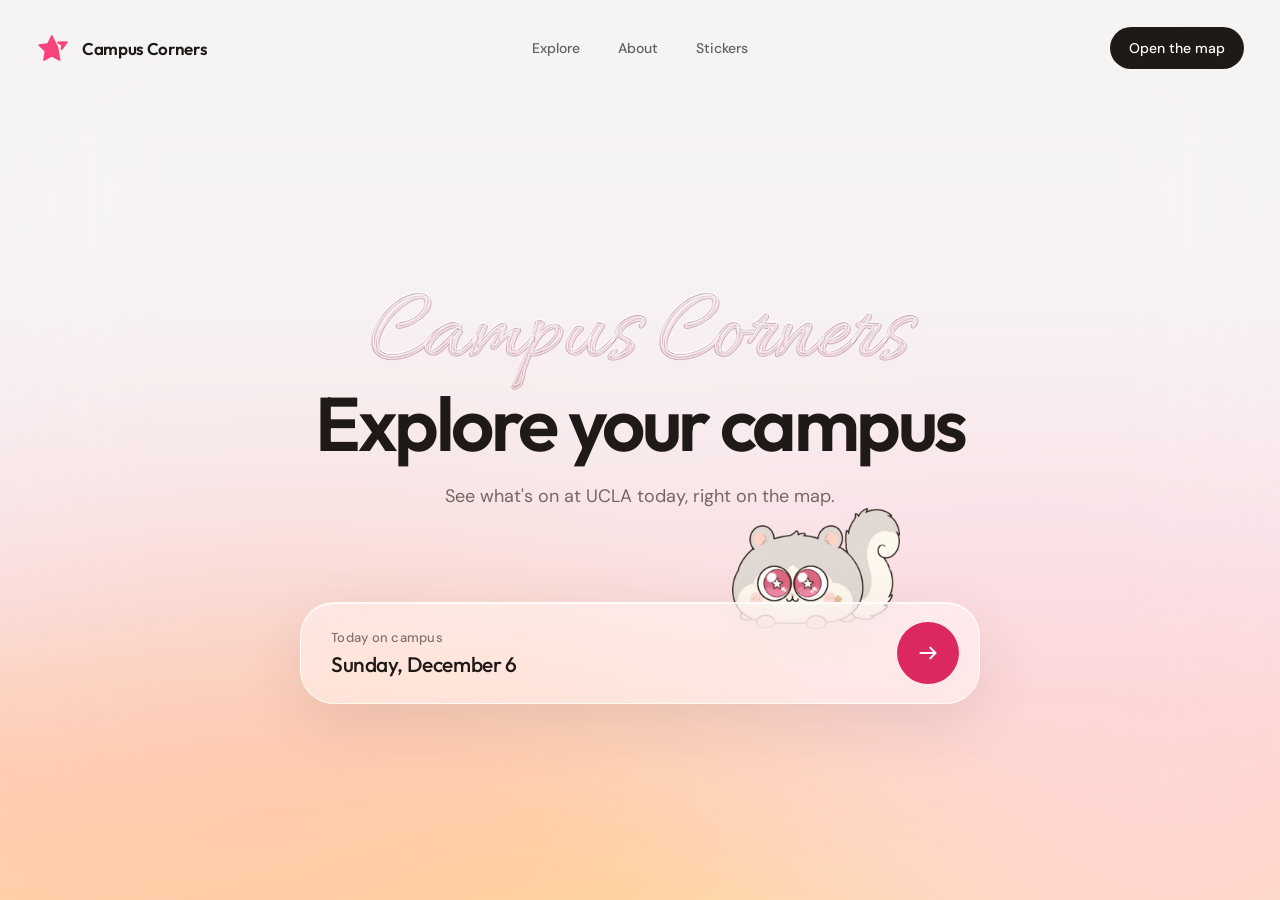
==== index.html @ a8b3a5eb "Add Campus Corners website with the app on the Explore page Home, About and Stickers follow the Figm" ====
<!doctype html>
<html lang="en">
<head>
<meta charset="utf-8">
<meta name="viewport" content="width=device-width, initial-scale=1">
<title>Campus Corners</title>
<meta name="description" content="See what's on at UCLA today, right on the map.">
<meta property="og:title" content="Campus Corners">
<meta property="og:description" content="See what's on at UCLA today, right on the map.">
<link rel="icon" href="img/logo.svg" type="image/svg+xml">
<link rel="apple-touch-icon" href="img/apple-touch-icon.png">
<link rel="preconnect" href="https://fonts.googleapis.com">
<link rel="stylesheet" href="https://fonts.googleapis.com/css2?family=Allura&family=DM+Sans:wght@400;500&family=Outfit:wght@500;600&display=swap">
<link rel="stylesheet" href="css/site.css">
</head>
<body>
<main class="home-page" id="home">
<div class="sky" aria-hidden="true">
  <div class="sky-light sky-light--pink"></div>
  <div class="sky-light sky-light--peach"></div>
  <div class="sky-light sky-light--sun"></div>
</div>
<header class="site-header site-header--home">
  <a class="header-brand" href="./" aria-label="Campus Corners home">
    <img src="img/logo.svg" alt="">
    <span>Campus Corners</span>
  </a>
  <nav class="site-nav" aria-label="Main navigation">
    <a href="app.html">Explore</a>
    <a href="about.html">About</a>
    <a href="stickers.html">Stickers</a>
  </nav>
  <a class="header-action" href="app.html">Open the map</a>
</header>

  <section class="home-hero" aria-labelledby="home-title">
    <div class="hero-wordmark">
      <div class="glass-wordmark">
        <svg viewBox="0 0 800 170" role="img" aria-label="Campus Corners">
          <defs>
            <linearGradient id="wordmarkGlass" x1="0" y1="0" x2="0" y2="1">
              <stop offset="0" stop-color="#FFFFFF" stop-opacity=".74"/>
              <stop offset=".3" stop-color="#FFEAF0" stop-opacity=".34"/>
              <stop offset=".72" stop-color="#FFC9D6" stop-opacity=".22"/>
              <stop offset="1" stop-color="#B96779" stop-opacity=".42"/>
            </linearGradient>
          </defs>
          <text class="wordmark-rim" x="400" y="120" text-anchor="middle">Campus Corners</text>
          <text class="wordmark-fill" x="400" y="120" text-anchor="middle">Campus Corners</text>
          <text class="wordmark-highlight" x="400" y="117" text-anchor="middle">Campus Corners</text>
        </svg>
      </div>
    </div>
    <div class="hero-copy">
      <h1 id="home-title">Explore your campus</h1>
      <p>See what's on at UCLA today, right on the map.</p>
    </div>
    <div class="action-wrap">
      <img class="action-sparko" src="img/sparko.webp" width="900" height="648" alt="Sparko, a round gray squirrel with pink star eyes, peeking over the map button">
      <a class="glass-action" href="app.html">
        <span class="action-label">
          <span>Today on campus</span>
          <strong id="today-label">Open the map</strong>
        </span>
        <span class="action-arrow"><svg viewBox="0 0 24 24" aria-hidden="true"><path d="M5 12H19M14 7L19 12L14 17"/></svg></span>
      </a>
    </div>
  </section>
</main>
<script src="js/site.js"></script>
</body>
</html>
---- css/site.css ----
/* Campus Corners website: home, About and Stickers.
   Look and values come from the Figma Make file "Four-Page Campus Website".
   (The app page has its own styles: app/app.css + css/app-shell.css.) */
:root {
  --pink: #f9437d;
  --deep-pink: #dc2861;
  --light-pink: #ffc9d6;
  --orange: #ff9e6b;
  --peach: #ffd2b8;
  --yellow: #ffd76a;
  --light-yellow: #fff1c9;
  --pale: #f4f2f0;
  --surface: #e3dfdb;
  --secondary: #8b8580;
  --ink: #1f1a17;
  --white: #ffffff;
  font-family: "DM Sans", sans-serif;
  color: var(--ink);
  background: var(--pale);
  font-synthesis: none;
  color-scheme: light;
}

* { box-sizing: border-box; }

html, body { min-width: 320px; min-height: 100%; margin: 0; }
body { font-size: 16px; font-weight: 400; background: var(--pale); color: var(--ink); }
button, a { font: inherit; }
a { color: inherit; }
img { max-width: 100%; }
button:focus-visible, a:focus-visible { outline: 2px solid var(--deep-pink); outline-offset: 4px; }

/* ---------- sunset sky ---------- */
.sky {
  position: fixed; z-index: 0; inset: 0; overflow: hidden; pointer-events: none;
  background: linear-gradient(180deg, #f4f2f0 0%, #f6f1f1 32%, #f8dfe4 66%, #ffd4bd 86%, #ffe5a6 115%);
}
.sky::after { content: ""; position: absolute; inset: 0; background: rgba(255, 255, 255, 0.15); backdrop-filter: blur(60px); }
.sky-light { position: absolute; border-radius: 50%; filter: blur(110px); opacity: 0.58; }
.sky-light--pink { right: -12vw; bottom: -20vh; width: 64vw; height: 58vh; background: var(--light-pink); }
.sky-light--peach { bottom: -24vh; left: -12vw; width: 70vw; height: 58vh; background: var(--orange); opacity: 0.38; }
.sky-light--sun { bottom: -38vh; left: 32vw; width: 46vw; height: 48vh; background: var(--yellow); opacity: 0.45; }

.site-page { position: relative; min-height: 100vh; overflow: hidden; }

/* ---------- header ---------- */
.site-header {
  position: relative; z-index: 10; width: min(1380px, calc(100% - 72px)); height: 96px; margin: 0 auto;
  display: grid; grid-template-columns: 1fr auto 1fr; align-items: center;
}
.header-brand {
  display: inline-flex; align-items: center; justify-self: start; gap: 12px;
  font-family: "Outfit", sans-serif; font-size: 17px; font-weight: 600; letter-spacing: -0.02em; text-decoration: none;
}
.header-brand img { width: 34px; height: 34px; object-fit: contain; }
.site-nav { display: flex; align-items: center; gap: 38px; }
.site-nav a { position: relative; color: rgba(31, 26, 23, 0.68); font-size: 14px; font-weight: 500; text-decoration: none; transition: color 180ms ease; }
.site-nav a:hover, .site-nav a.is-active { color: var(--ink); }
.site-nav a.is-active::after { content: ""; position: absolute; right: 0; bottom: -8px; left: 0; height: 1px; background: var(--ink); }
.header-action {
  justify-self: end; padding: 12px 19px; border-radius: 999px; color: var(--white); background: var(--ink);
  font-size: 14px; font-weight: 500; text-decoration: none; transition: transform 180ms ease, background 180ms ease;
}
.header-action:hover { background: var(--deep-pink); transform: translateY(-1px); }

.content-shell { position: relative; z-index: 1; width: min(1160px, calc(100% - 72px)); margin: 0 auto; }

/* ---------- home ---------- */
.home-page { position: relative; height: 100dvh; min-height: 600px; overflow: hidden; }
.home-page.is-opening .sky { animation: daybreak 3s cubic-bezier(0.3, 0, 0.25, 1) both; }
@keyframes daybreak {
  0% { filter: brightness(0.55) saturate(0.45) hue-rotate(15deg); }
  45% { filter: brightness(0.76) saturate(0.66) hue-rotate(8deg); }
  100% { filter: brightness(1) saturate(1) hue-rotate(0); }
}
.home-hero {
  position: relative; z-index: 2; width: min(790px, calc(100% - 40px)); height: calc(100dvh - 96px); min-height: 504px;
  margin: 0 auto; padding-bottom: 4vh; display: flex; flex-direction: column; align-items: center; justify-content: center; text-align: center;
}
.hero-wordmark { width: min(650px, 88vw); margin-bottom: -8px; transform-origin: 50% 70%; }
.glass-wordmark { width: 100%; }
.glass-wordmark svg { display: block; width: 100%; height: auto; overflow: visible; }
.glass-wordmark text { font-family: "Allura", cursive; font-size: 122px; font-weight: 400; }
.wordmark-rim { fill: transparent; stroke: rgba(145, 78, 94, 0.46); stroke-width: 4px; stroke-linejoin: round; }
.wordmark-fill { fill: url("#wordmarkGlass"); stroke: rgba(255, 255, 255, 0.68); stroke-width: 2px; paint-order: stroke fill; }
.wordmark-highlight { fill: transparent; stroke: rgba(255, 255, 255, 0.8); stroke-width: 1.2px; opacity: 0.85; }
.home-page.is-opening .glass-wordmark text {
  stroke-dasharray: 1800; stroke-dashoffset: 1800; fill-opacity: 0; animation: write-wordmark 2.05s 0.15s ease-in-out forwards;
}
.home-page.is-opening .hero-wordmark { animation: settle-wordmark 2.8s 0.1s cubic-bezier(0.22, 0.75, 0.2, 1) both; }
@keyframes write-wordmark {
  0% { stroke-dashoffset: 1800; fill-opacity: 0; }
  72% { fill-opacity: 0.08; }
  100% { stroke-dashoffset: 0; fill-opacity: 1; }
}
@keyframes settle-wordmark {
  0%, 73% { transform: translateY(105px) scale(1.25); }
  100% { transform: translateY(0) scale(1); }
}
.hero-copy h1, .page-intro h1 {
  margin: 0; font-family: "Outfit", sans-serif; font-size: clamp(56px, 6vw, 76px); font-weight: 600; letter-spacing: -0.045em; line-height: 0.98;
}
.hero-copy p { margin: 22px 0 0; color: rgba(31, 26, 23, 0.62); font-size: 18px; line-height: 1.5; }
.home-page.is-opening .hero-copy, .home-page.is-opening .action-wrap { opacity: 0; animation: reveal-hero 0.9s 2.45s ease forwards; }
.home-page.is-opening .action-wrap { animation-delay: 2.68s; }
@keyframes reveal-hero {
  from { opacity: 0; transform: translateY(14px); }
  to { opacity: 1; transform: translateY(0); }
}
.action-wrap { position: relative; width: min(680px, 92vw); margin-top: 92px; }
.action-sparko { position: absolute; z-index: 0; top: -94px; right: 80px; width: 168px; height: auto; object-fit: contain; }
.glass-action, .glass-panel {
  border: 1px solid rgba(255, 255, 255, 0.72); background: rgba(255, 255, 255, 0.42);
  box-shadow: 0 20px 60px rgba(101, 57, 49, 0.12), inset 0 1px 0 rgba(255, 255, 255, 0.78);
  backdrop-filter: blur(24px) saturate(1.15); -webkit-backdrop-filter: blur(24px) saturate(1.15);
}
.glass-action {
  position: relative; z-index: 1; min-height: 102px; padding: 18px 20px 18px 30px; display: flex; align-items: center; justify-content: space-between;
  border-radius: 34px; text-align: left; text-decoration: none; transition: transform 220ms ease, background 220ms ease;
}
.glass-action:hover { background: rgba(255, 255, 255, 0.56); transform: translateY(-2px); }
.action-label { display: flex; flex-direction: column; gap: 5px; }
.action-label > span { color: rgba(31, 26, 23, 0.56); font-size: 13px; font-weight: 500; letter-spacing: 0.02em; }
.action-label strong { font-family: "Outfit", sans-serif; font-size: 21px; font-weight: 500; letter-spacing: -0.02em; }
.action-arrow { flex: none; width: 62px; height: 62px; display: grid; place-items: center; border-radius: 50%; color: var(--white); background: var(--deep-pink); }
.action-arrow svg, .contact-section svg { stroke: currentColor; stroke-width: 1.8; stroke-linecap: round; stroke-linejoin: round; fill: none; }
.action-arrow svg { width: 26px; transition: transform 180ms ease; }
.glass-action:hover .action-arrow svg { transform: translateX(3px); }

/* ---------- About and Stickers ---------- */
.eyebrow { margin: 0 0 24px; color: rgba(31, 26, 23, 0.55); font-size: 12px; font-weight: 500; letter-spacing: 0.12em; text-transform: uppercase; }
.page-intro { max-width: 900px; padding: 130px 0 150px; }
.page-intro h1 { max-width: 820px; font-size: clamp(62px, 8vw, 104px); }
.page-intro > p:last-child { max-width: 650px; margin: 38px 0 0; color: rgba(31, 26, 23, 0.62); font-size: 20px; line-height: 1.62; }
.about-columns { display: grid; grid-template-columns: repeat(2, 1fr); border-top: 1px solid rgba(31, 26, 23, 0.18); border-bottom: 1px solid rgba(31, 26, 23, 0.18); }
.about-columns article { position: relative; min-height: 390px; padding: 48px 54px 56px 0; }
.about-columns article + article { padding-right: 0; padding-left: 54px; border-left: 1px solid rgba(31, 26, 23, 0.18); }
.section-index { color: var(--deep-pink); font-size: 12px; font-weight: 500; letter-spacing: 0.08em; text-transform: uppercase; }
.about-columns h2, .sparko-section h2, .contact-section h2 {
  margin: 72px 0 20px; font-family: "Outfit", sans-serif; font-size: 34px; font-weight: 600; letter-spacing: -0.035em; line-height: 1.1;
}
.about-columns p, .sparko-section p { max-width: 440px; margin: 0; color: rgba(31, 26, 23, 0.62); font-size: 17px; line-height: 1.65; }
.app-icon { position: absolute; right: 0; bottom: 46px; width: 72px; height: 72px; border-radius: 22.5%; box-shadow: 0 10px 30px rgba(101, 57, 49, 0.16); }
.sparko-section { min-height: 620px; padding: 100px 4%; display: grid; grid-template-columns: 0.8fr 1.2fr; align-items: center; gap: 8%; }
.sparko-section h2 { margin-top: 0; font-size: 62px; }
.sparko-section img { width: 100%; max-width: 560px; height: auto; justify-self: end; }
.contact-section { padding: 100px 0 130px; border-top: 1px solid rgba(31, 26, 23, 0.18); }
.contact-section h2 { max-width: 720px; margin: 0 0 40px; font-size: clamp(44px, 6vw, 74px); }
.contact-section a { display: inline-flex; align-items: center; gap: 10px; color: var(--deep-pink); font-weight: 500; text-decoration: none; }
.contact-section svg { width: 20px; }
.contact-pending { color: rgba(31, 26, 23, 0.62); }

.sticker-intro { padding-bottom: 110px; }
.sticker-series { padding: 42px 0 110px; border-top: 1px solid rgba(31, 26, 23, 0.18); }
.series-heading { margin-bottom: 54px; display: flex; align-items: baseline; justify-content: space-between; gap: 16px; }
.series-heading h2 { margin: 0; font-family: "Outfit", sans-serif; font-size: 34px; font-weight: 600; letter-spacing: -0.03em; }
.series-heading span { color: var(--secondary); font-size: 13px; white-space: nowrap; }
.series-note { max-width: 650px; margin: -30px 0 48px; color: rgba(31, 26, 23, 0.62); font-size: 17px; line-height: 1.65; }
.sticker-grid { display: grid; grid-template-columns: repeat(2, 1fr); gap: 64px 22px; }
.sticker-grid--three { grid-template-columns: repeat(3, 1fr); }
.sticker-tile { margin: 0; min-width: 0; }
.sticker-tile h3, .sticker-tile figcaption {
  margin: 18px 4px 0; font-family: "Outfit", sans-serif; font-size: 23px; font-weight: 500; letter-spacing: -0.025em;
}
.sticker-tile small { display: block; margin-top: 4px; font-family: "DM Sans", sans-serif; font-size: 14px; font-weight: 400; letter-spacing: 0; color: rgba(31, 26, 23, 0.62); }
.photo { display: block; width: 100%; height: auto; border-radius: 38px; background: rgba(227, 223, 219, 0.58); }
.photo--pack { aspect-ratio: 4 / 5; object-fit: cover; }
.photo--wide { aspect-ratio: 3 / 2; object-fit: cover; }
/* mixed-shape photos, two columns that balance themselves */
.photo-wall { columns: 2; column-gap: 22px; margin-top: 22px; }
.photo-wall .photo { margin-bottom: 22px; break-inside: avoid; }

.site-footer {
  position: relative; z-index: 1; width: min(1160px, calc(100% - 72px)); margin: 0 auto; padding: 28px 0 44px;
  border-top: 1px solid rgba(31, 26, 23, 0.18); color: rgba(31, 26, 23, 0.62); font-size: 13px; line-height: 1.6;
  display: flex; justify-content: space-between; gap: 8px 32px; flex-wrap: wrap;
}

@media (max-width: 760px) {
  .site-header { width: calc(100% - 32px); height: 76px; grid-template-columns: 1fr auto; }
  .header-brand { font-size: 15px; gap: 9px; }
  .header-brand img { width: 30px; height: 30px; }
  /* on phones the three links stay; the dark button would repeat "Explore" */
  .site-nav { gap: 18px; }
  .site-nav a { font-size: 13px; padding: 14px 0; }
  .site-nav a.is-active::after { bottom: 8px; }
  .header-action { display: none; }
  .content-shell, .site-footer { width: calc(100% - 32px); }

  .home-page { min-height: 520px; }
  .home-hero { width: calc(100% - 24px); height: calc(100dvh - 76px); min-height: 444px; padding-bottom: 2vh; }
  .hero-wordmark { width: min(440px, 104vw); margin-bottom: -2px; }
  .glass-wordmark text { font-size: 118px; }
  .hero-copy h1 { font-size: clamp(45px, 13vw, 60px); }
  .hero-copy p { max-width: 310px; margin-top: 16px; font-size: 15px; }
  .action-wrap { width: calc(100% - 12px); margin-top: 68px; }
  .action-sparko { top: -73px; right: 40px; width: 130px; }
  .glass-action { min-height: 84px; padding: 13px 13px 13px 22px; border-radius: 27px; }
  .action-label strong { font-size: 17px; }
  .action-arrow { width: 56px; height: 56px; }
  @keyframes settle-wordmark {
    0%, 73% { transform: translateY(88px) scale(1.15); }
    100% { transform: translateY(0) scale(1); }
  }

  .page-intro { padding: 90px 0 100px; }
  .page-intro h1 { font-size: clamp(52px, 16vw, 72px); }
  .page-intro > p:last-child { margin-top: 28px; font-size: 17px; }
  .about-columns { grid-template-columns: 1fr; }
  .about-columns article { min-height: 330px; padding: 38px 8px 48px; }
  .about-columns article + article { padding: 38px 8px 70px; border-top: 1px solid rgba(31, 26, 23, 0.18); border-left: 0; }
  .about-columns h2 { margin-top: 54px; }
  .app-icon { right: 8px; bottom: 24px; width: 60px; height: 60px; }
  .sparko-section { min-height: 0; padding: 90px 0; grid-template-columns: 1fr; gap: 50px; }
  .sparko-section h2 { font-size: 48px; }
  .sparko-section img { width: 100%; max-width: none; justify-self: center; }
  .contact-section { padding: 80px 0 100px; }
  .contact-section h2 { font-size: 45px; }
  .sticker-intro { padding-bottom: 80px; }
  .series-heading { margin-bottom: 34px; }
  .series-heading h2 { font-size: 28px; }
  .series-note { margin-top: -14px; margin-bottom: 34px; }
  .sticker-grid, .sticker-grid--three { grid-template-columns: 1fr; gap: 42px; }
  .photo { border-radius: 28px; }
  .photo-wall { columns: 1; }
}

@media (max-height: 690px) {
  .home-page { min-height: 0; }
  .hero-wordmark { width: min(500px, 82vw); margin-bottom: -18px; }
  .hero-copy h1 { font-size: clamp(42px, 5.5vw, 62px); }
  .hero-copy p { margin-top: 12px; }
  .action-wrap { margin-top: 54px; }
  .action-sparko { top: -65px; width: 120px; }
  .glass-action { min-height: 78px; }
}

@media (prefers-reduced-motion: reduce) {
  *, *::before, *::after { animation: none !important; scroll-behavior: auto !important; transition-duration: 0.01ms !important; }
  .home-page.is-opening .hero-copy, .home-page.is-opening .action-wrap { opacity: 1; }
}
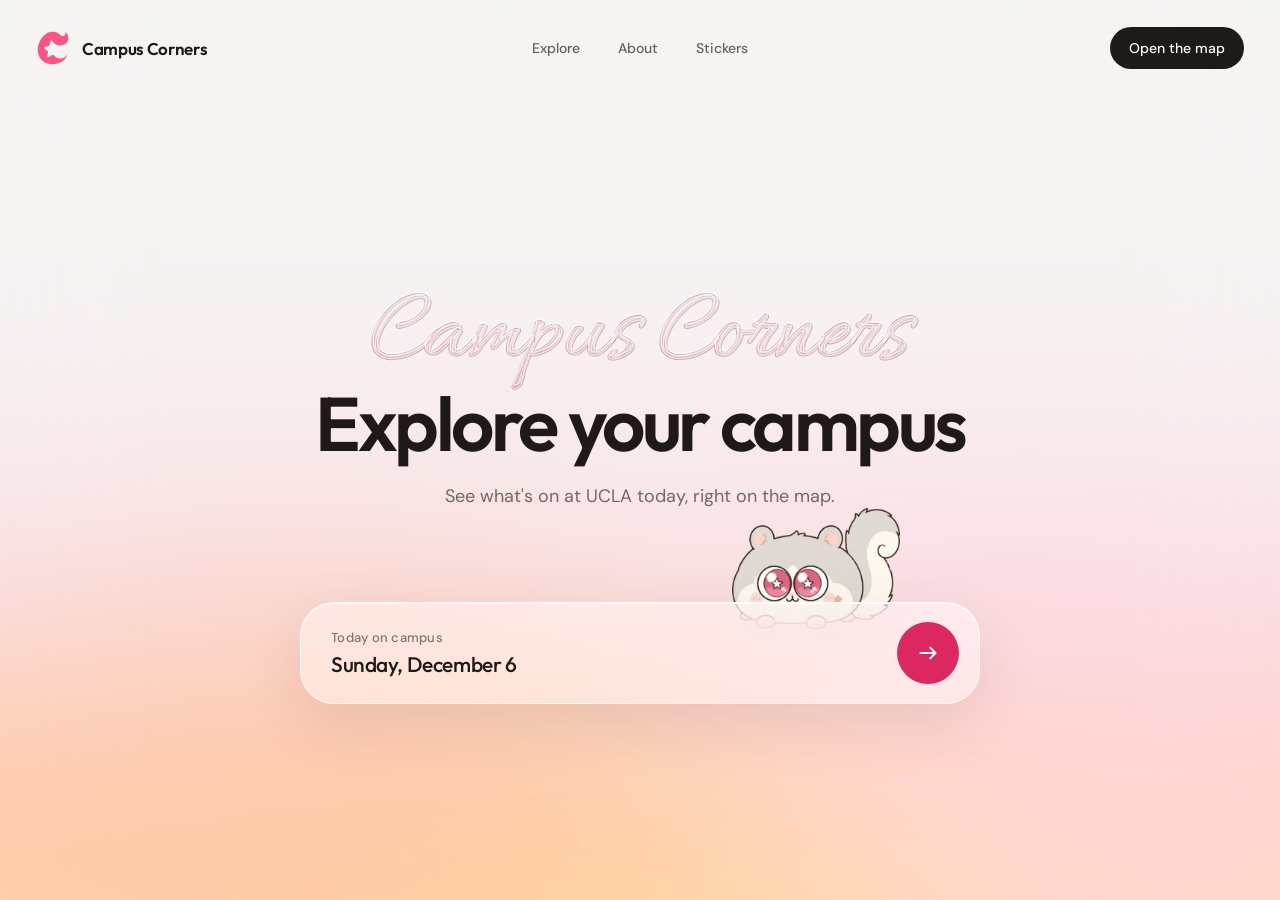
==== commit 4bb57c64: "Use the new logo as the site icon in search results and browser tabs Adds favicon.ico (16/32/48), PN" ====
--- a/index.html
+++ b/index.html
@@ -7,8 +7,12 @@
 <meta name="description" content="See what's on at UCLA today, right on the map.">
 <meta property="og:title" content="Campus Corners">
 <meta property="og:description" content="See what's on at UCLA today, right on the map.">
-<link rel="icon" href="img/logo.svg" type="image/svg+xml">
-<link rel="apple-touch-icon" href="img/apple-touch-icon.png">
+<link rel="icon" href="/favicon.ico?v=2" sizes="48x48">
+<link rel="icon" href="/img/favicon-96.png?v=2" type="image/png" sizes="96x96">
+<link rel="icon" href="/img/logo.svg?v=2" type="image/svg+xml">
+<link rel="apple-touch-icon" href="/img/apple-touch-icon.png?v=2">
+<link rel="manifest" href="/site.webmanifest">
+<meta name="theme-color" content="#F95685">
 <link rel="preconnect" href="https://fonts.googleapis.com">
 <link rel="stylesheet" href="https://fonts.googleapis.com/css2?family=Allura&family=DM+Sans:wght@400;500&family=Outfit:wght@500;600&display=swap">
 <link rel="stylesheet" href="css/site.css">
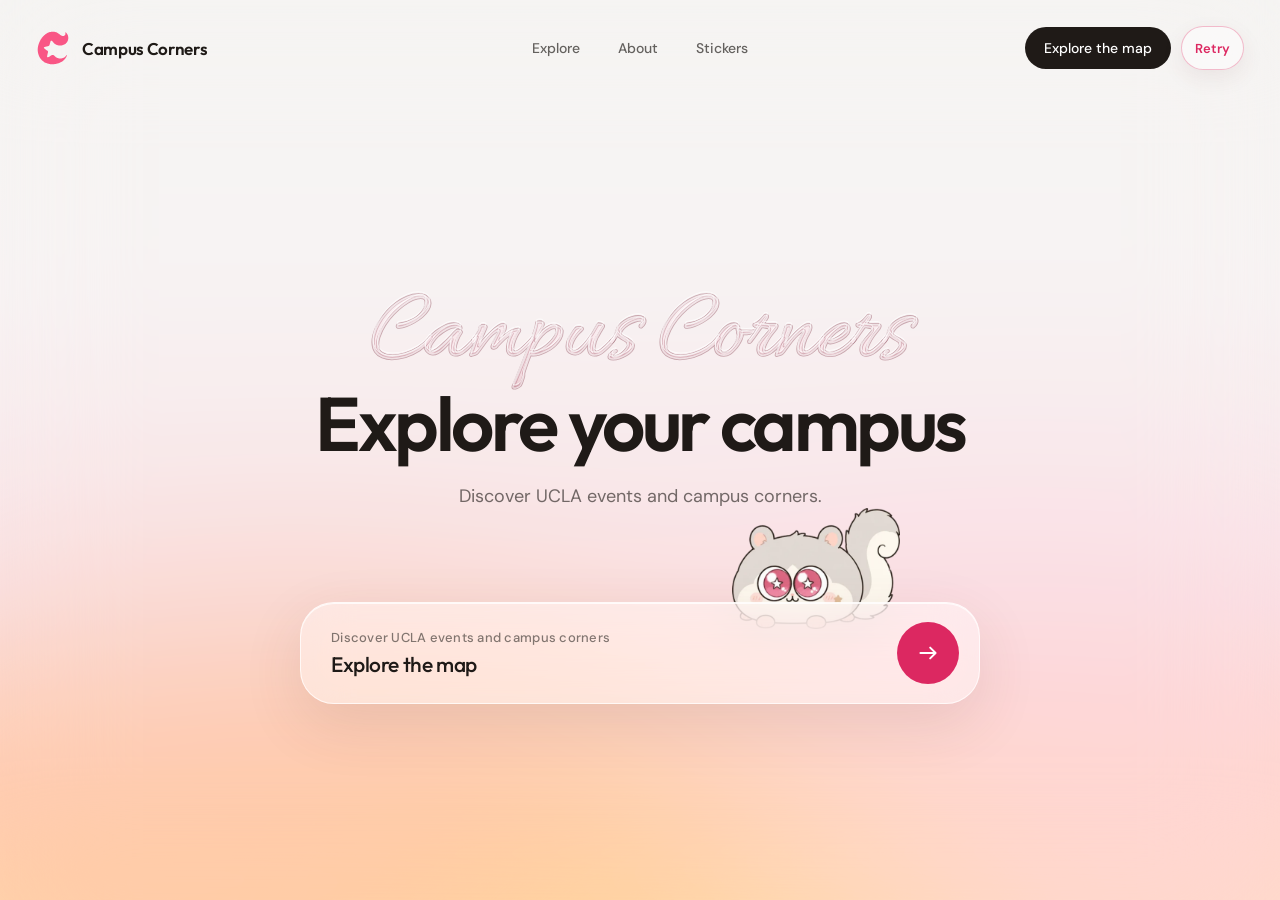
==== commit 818a65da: "feat: account onboarding and read-only admin data center" ====
--- a/index.html
+++ b/index.html
@@ -4,7 +4,7 @@
 <meta charset="utf-8">
 <meta name="viewport" content="width=device-width, initial-scale=1">
 <title>Campus Corners</title>
-<meta name="description" content="See what's on at UCLA today, right on the map.">
+<meta name="description" content="Discover UCLA events and campus corners.">
 <meta property="og:title" content="Campus Corners">
 <meta property="og:description" content="See what's on at UCLA today, right on the map.">
 <link rel="icon" href="/favicon.ico?v=2" sizes="48x48">
@@ -30,11 +30,16 @@
     <span>Campus Corners</span>
   </a>
   <nav class="site-nav" aria-label="Main navigation">
-    <a href="app.html">Explore</a>
+    <a href="app.html?entry=explore#map">Explore</a>
     <a href="about.html">About</a>
     <a href="stickers.html">Stickers</a>
   </nav>
-  <a class="header-action" href="app.html">Open the map</a>
+  <div class="site-header-actions">
+    <a class="header-action" href="app.html?entry=explore#map">Explore the map</a>
+    <a class="header-account" id="siteAccount" href="app.html#account" aria-label="Checking your account">
+      <span class="site-account-pending" aria-hidden="true"></span>
+    </a>
+  </div>
 </header>
 
   <section class="home-hero" aria-labelledby="home-title">
@@ -57,20 +62,21 @@
     </div>
     <div class="hero-copy">
       <h1 id="home-title">Explore your campus</h1>
-      <p>See what's on at UCLA today, right on the map.</p>
+      <p>Discover UCLA events and campus corners.</p>
     </div>
     <div class="action-wrap">
       <img class="action-sparko" src="img/sparko.webp" width="900" height="648" alt="Sparko, a round gray squirrel with pink star eyes, peeking over the map button">
-      <a class="glass-action" href="app.html">
+      <a class="glass-action" href="app.html?entry=explore#map">
         <span class="action-label">
-          <span>Today on campus</span>
-          <strong id="today-label">Open the map</strong>
+          <span>Discover UCLA events and campus corners</span>
+          <strong>Explore the map</strong>
         </span>
         <span class="action-arrow"><svg viewBox="0 0 24 24" aria-hidden="true"><path d="M5 12H19M14 7L19 12L14 17"/></svg></span>
       </a>
     </div>
   </section>
 </main>
+<script src="app/account.js"></script>
 <script src="js/site.js"></script>
 </body>
 </html>
--- a/css/site.css
+++ b/css/site.css
@@ -62,6 +62,24 @@
   font-size: 14px; font-weight: 500; text-decoration: none; transition: transform 180ms ease, background 180ms ease;
 }
 .header-action:hover { background: var(--deep-pink); transform: translateY(-1px); }
+.site-header-actions { justify-self: end; display: flex; align-items: center; gap: 10px; }
+.site-header-actions .header-action { justify-self: auto; }
+.header-account {
+  min-height: 44px; padding: 7px 13px; display: inline-flex; align-items: center; justify-content: center; gap: 8px;
+  border: 1px solid rgba(31,26,23,.16); border-radius: 999px; background: rgba(255,255,255,.48); color: var(--ink);
+  font-size: 14px; font-weight: 600; text-decoration: none; box-shadow: 0 8px 22px rgba(101,57,49,.08); transition: background 180ms ease, transform 180ms ease;
+}
+.header-account:hover { background: rgba(255,255,255,.75); transform: translateY(-1px); }
+.header-account svg { width: 19px; height: 19px; fill: none; stroke: currentColor; stroke-width: 1.8; stroke-linecap: round; stroke-linejoin: round; }
+.site-account-pending { display: block; width: 18px; height: 18px; border: 2px solid rgba(31,26,23,.14); border-top-color: rgba(31,26,23,.5); border-radius: 50%; animation: site-account-spin .9s linear infinite; }
+.header-account.is-error { border-color: rgba(220,40,97,.3); color: var(--deep-pink); }
+.site-account-avatar { position: relative; width: 28px; height: 28px; flex: none; overflow: visible; border-radius: 50%; background: #f5eee9; }
+.site-account-avatar img { display: block; width: 100%; height: 100%; border-radius: inherit; object-fit: cover; }
+.site-account-avatar.is-ucla-verified { outline: 3px solid #2774AE; box-shadow: 0 0 0 5px #FFD100; }
+.site-account-star { position: absolute; right: -5px; bottom: -4px; display: grid; width: 13px; height: 13px; place-items: center; border: 1px solid #fff; border-radius: 50%; background: #FFD100; color: #2774AE; font-size: 8px; line-height: 1; }
+.site-account-name { max-width: 130px; overflow: hidden; text-overflow: ellipsis; white-space: nowrap; }
+.site-account-retry { font-size: 13px; }
+@keyframes site-account-spin { to { transform: rotate(360deg); } }
 
 .content-shell { position: relative; z-index: 1; width: min(1160px, calc(100% - 72px)); margin: 0 auto; }
 
@@ -177,18 +195,19 @@
 }
 
 @media (max-width: 760px) {
-  .site-header { width: calc(100% - 32px); height: 76px; grid-template-columns: 1fr auto; }
+  .site-header { width: calc(100% - 32px); height: 100px; grid-template-columns: 1fr auto; grid-template-rows: 58px 42px; }
   .header-brand { font-size: 15px; gap: 9px; }
   .header-brand img { width: 30px; height: 30px; }
-  /* on phones the three links stay; the dark button would repeat "Explore" */
-  .site-nav { gap: 18px; }
+  .site-header-actions { grid-column: 2; grid-row: 1; gap: 7px; }
+  .site-header-actions .header-action { display: none; }
+  .site-nav { grid-column: 1 / -1; grid-row: 2; justify-self: center; align-self: center; gap: 18px; }
   .site-nav a { font-size: 13px; padding: 14px 0; }
   .site-nav a.is-active::after { bottom: 8px; }
-  .header-action { display: none; }
+  .header-account { min-height: 40px; padding: 6px 11px; font-size: 13px; }
   .content-shell, .site-footer { width: calc(100% - 32px); }
 
   .home-page { min-height: 520px; }
-  .home-hero { width: calc(100% - 24px); height: calc(100dvh - 76px); min-height: 444px; padding-bottom: 2vh; }
+  .home-hero { width: calc(100% - 24px); height: calc(100dvh - 100px); min-height: 420px; padding-bottom: 2vh; }
   .hero-wordmark { width: min(440px, 104vw); margin-bottom: -2px; }
   .glass-wordmark text { font-size: 118px; }
   .hero-copy h1 { font-size: clamp(45px, 13vw, 60px); }
